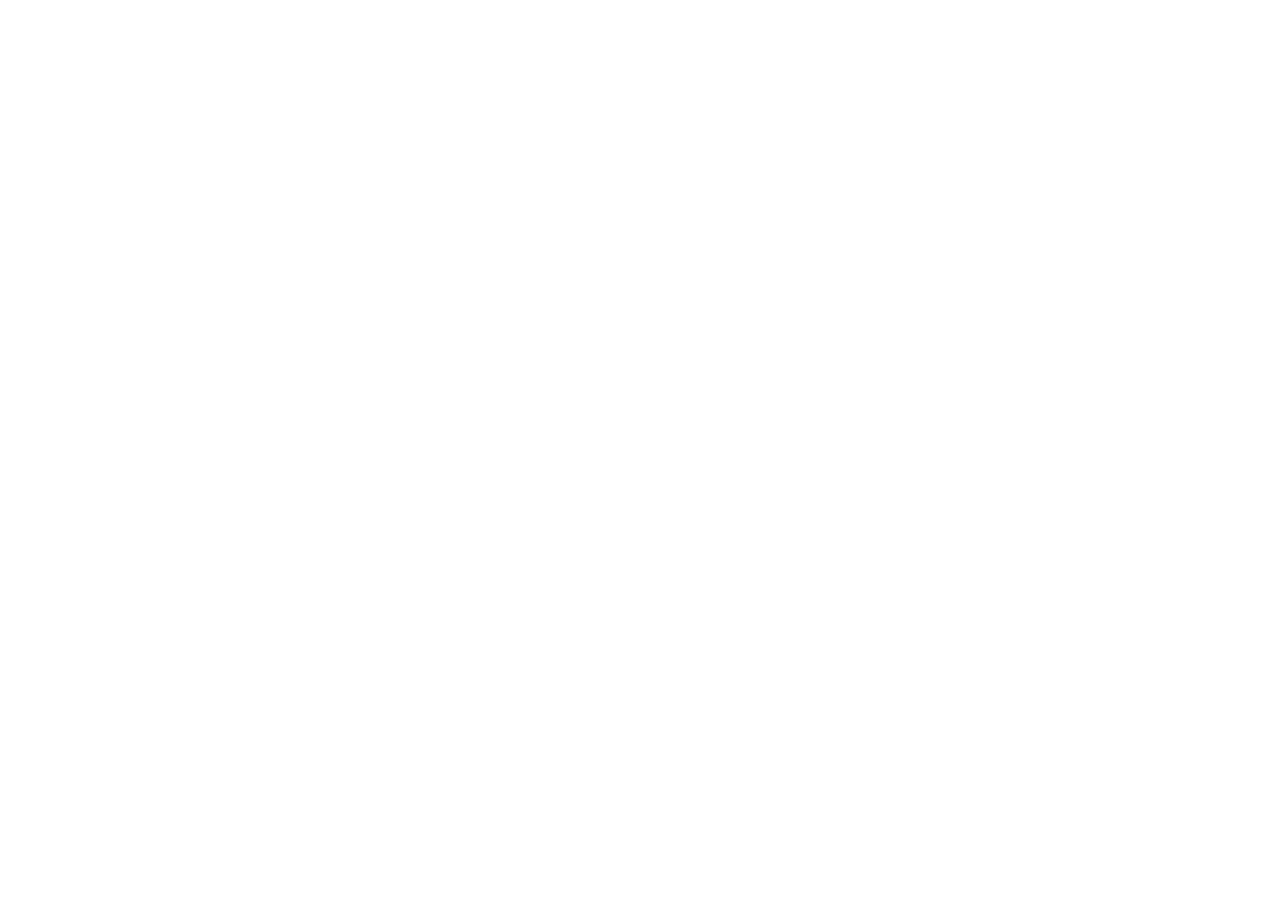
==== index.html @ 76c3405b "init commit" ====
<!DOCTYPE html>
<html lang="en">
  <head>
    <meta charset="UTF-8" />
    <meta name="viewport" content="width=device-width, initial-scale=1.0" />
    <title>Hair Salon</title>
  </head>
  <body></body>
</html>
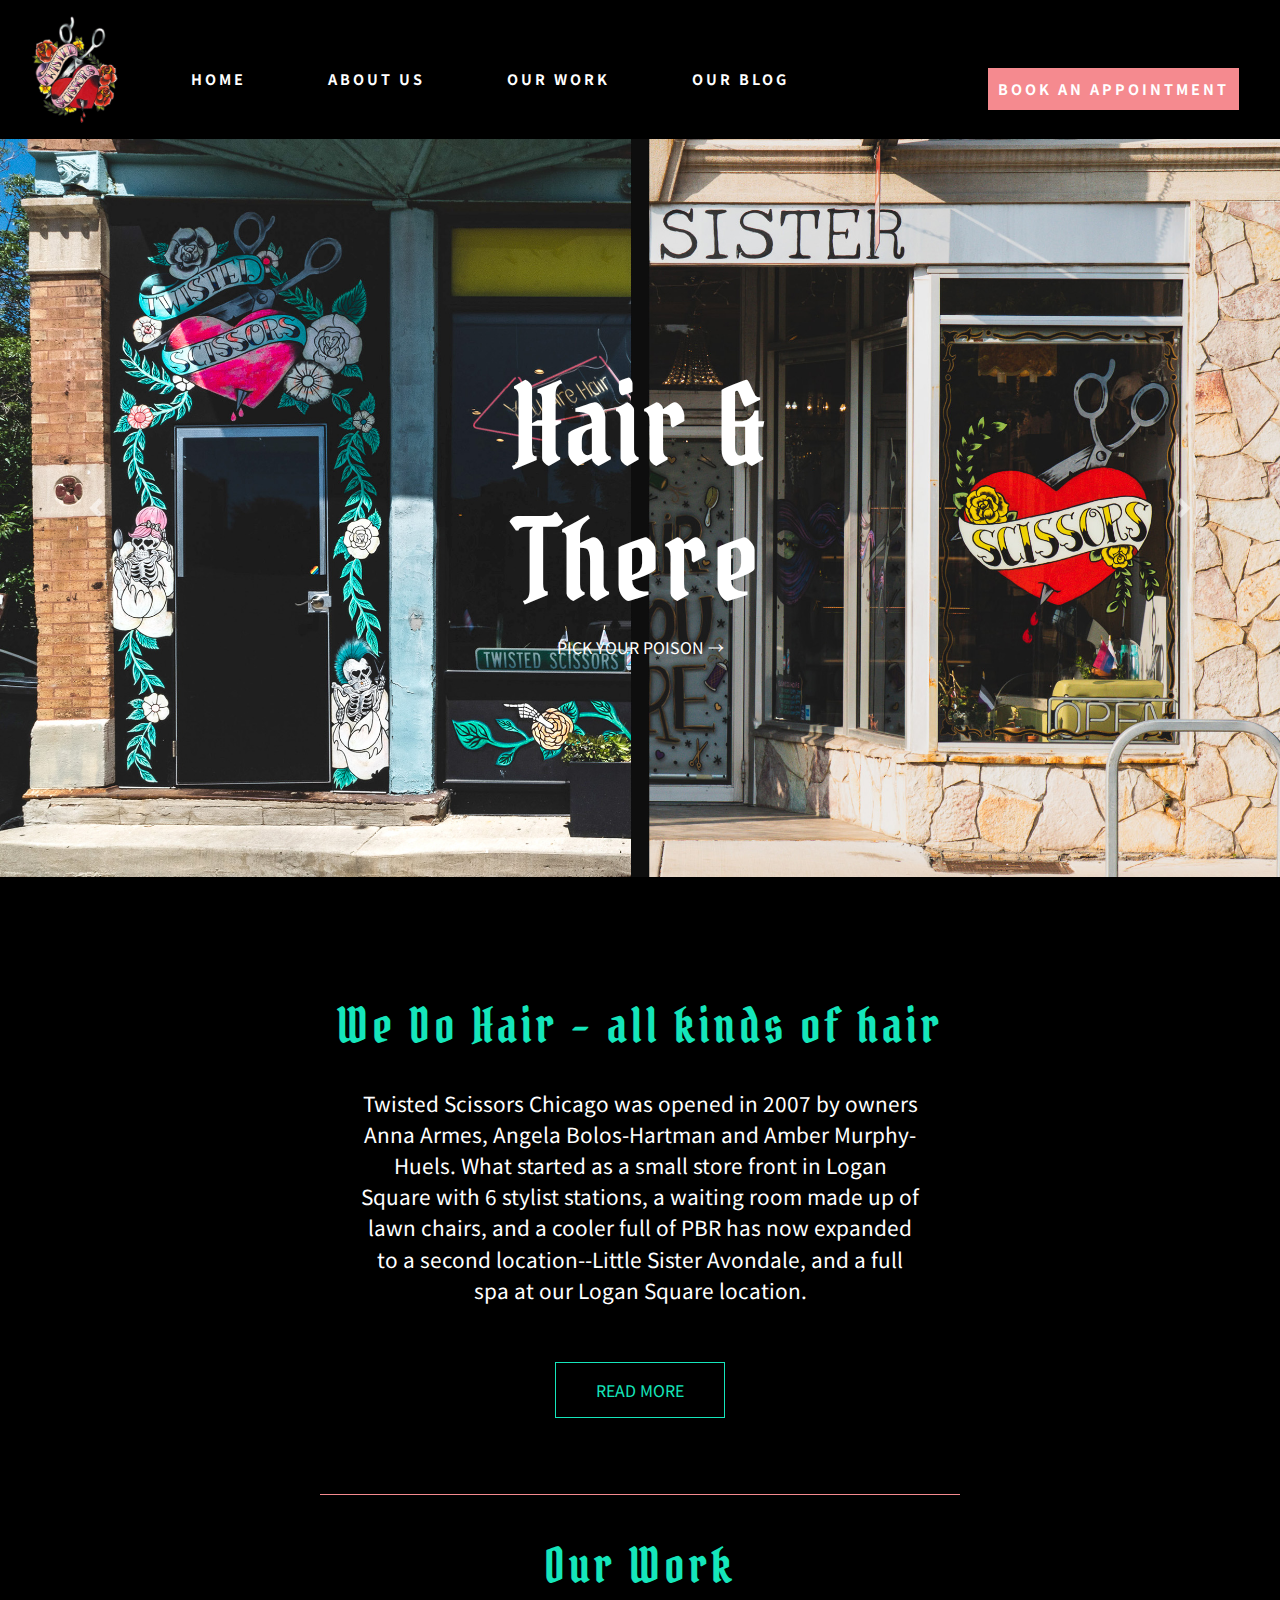
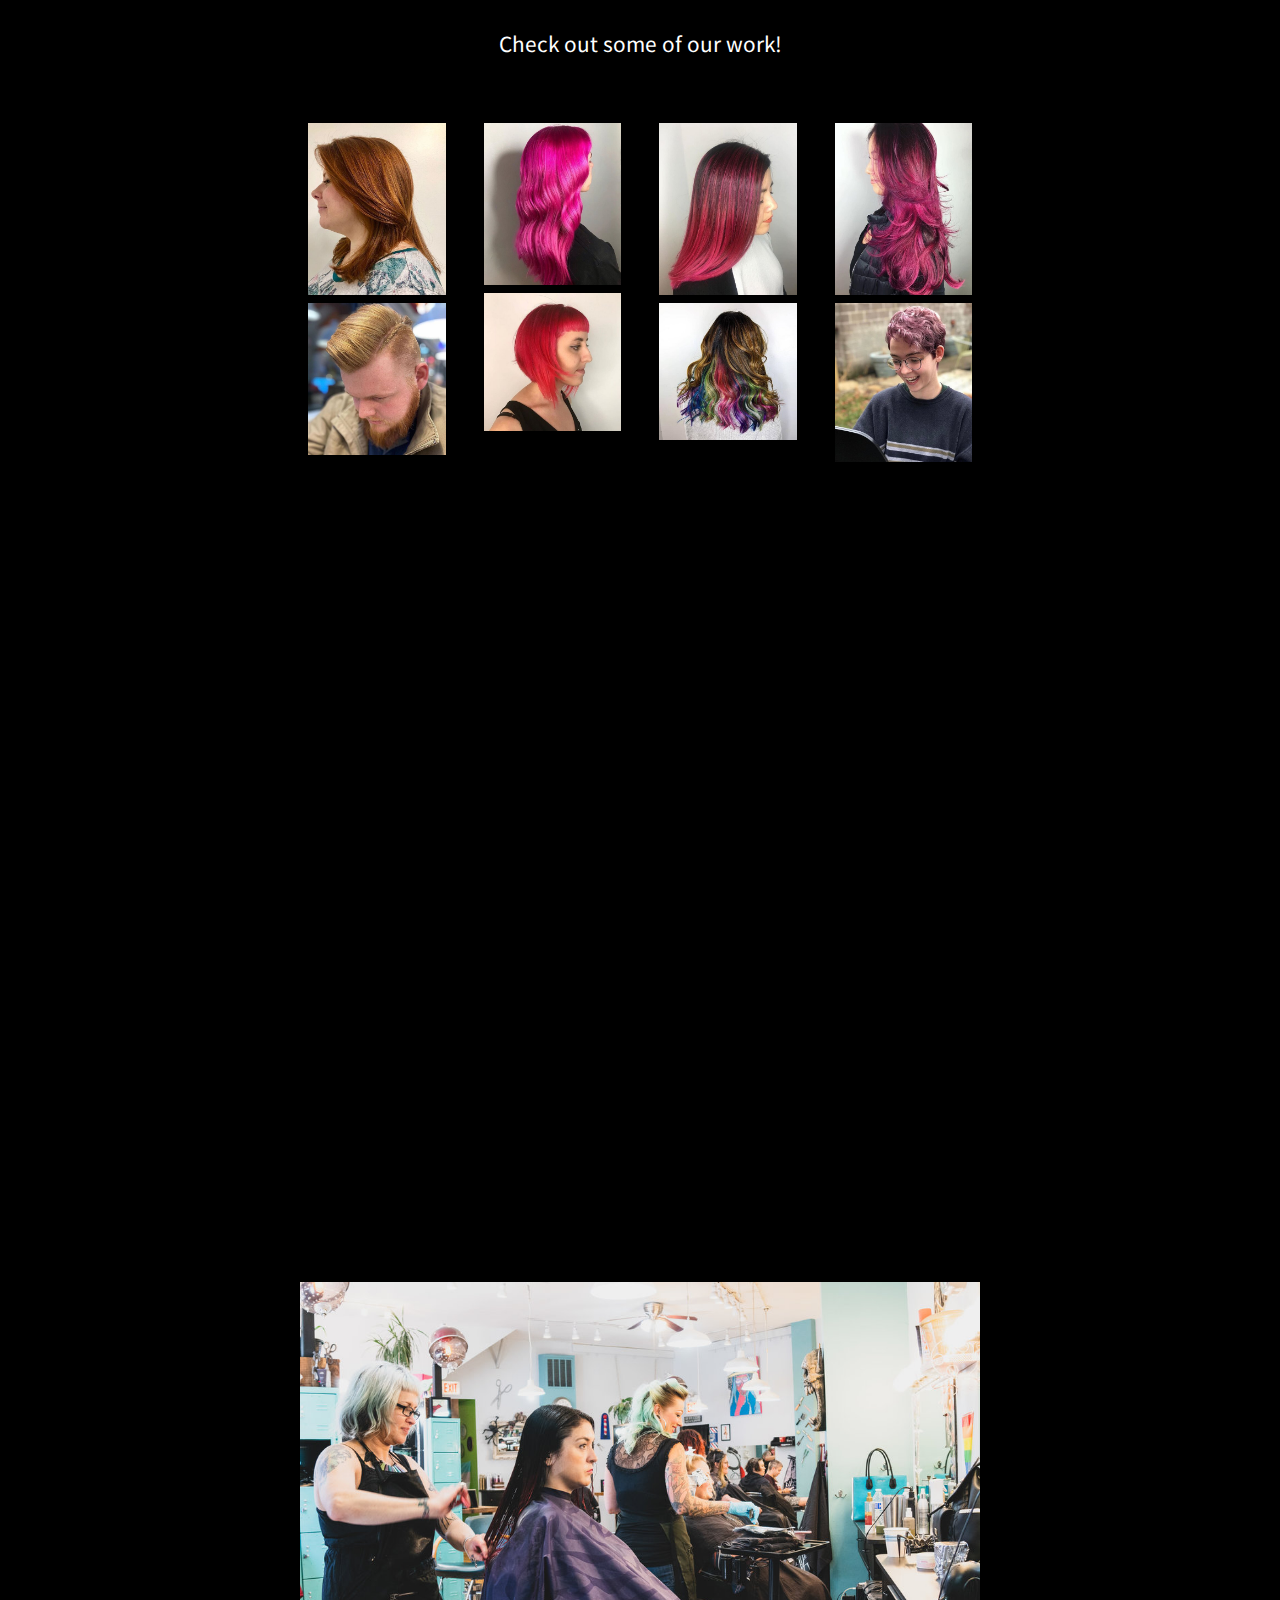
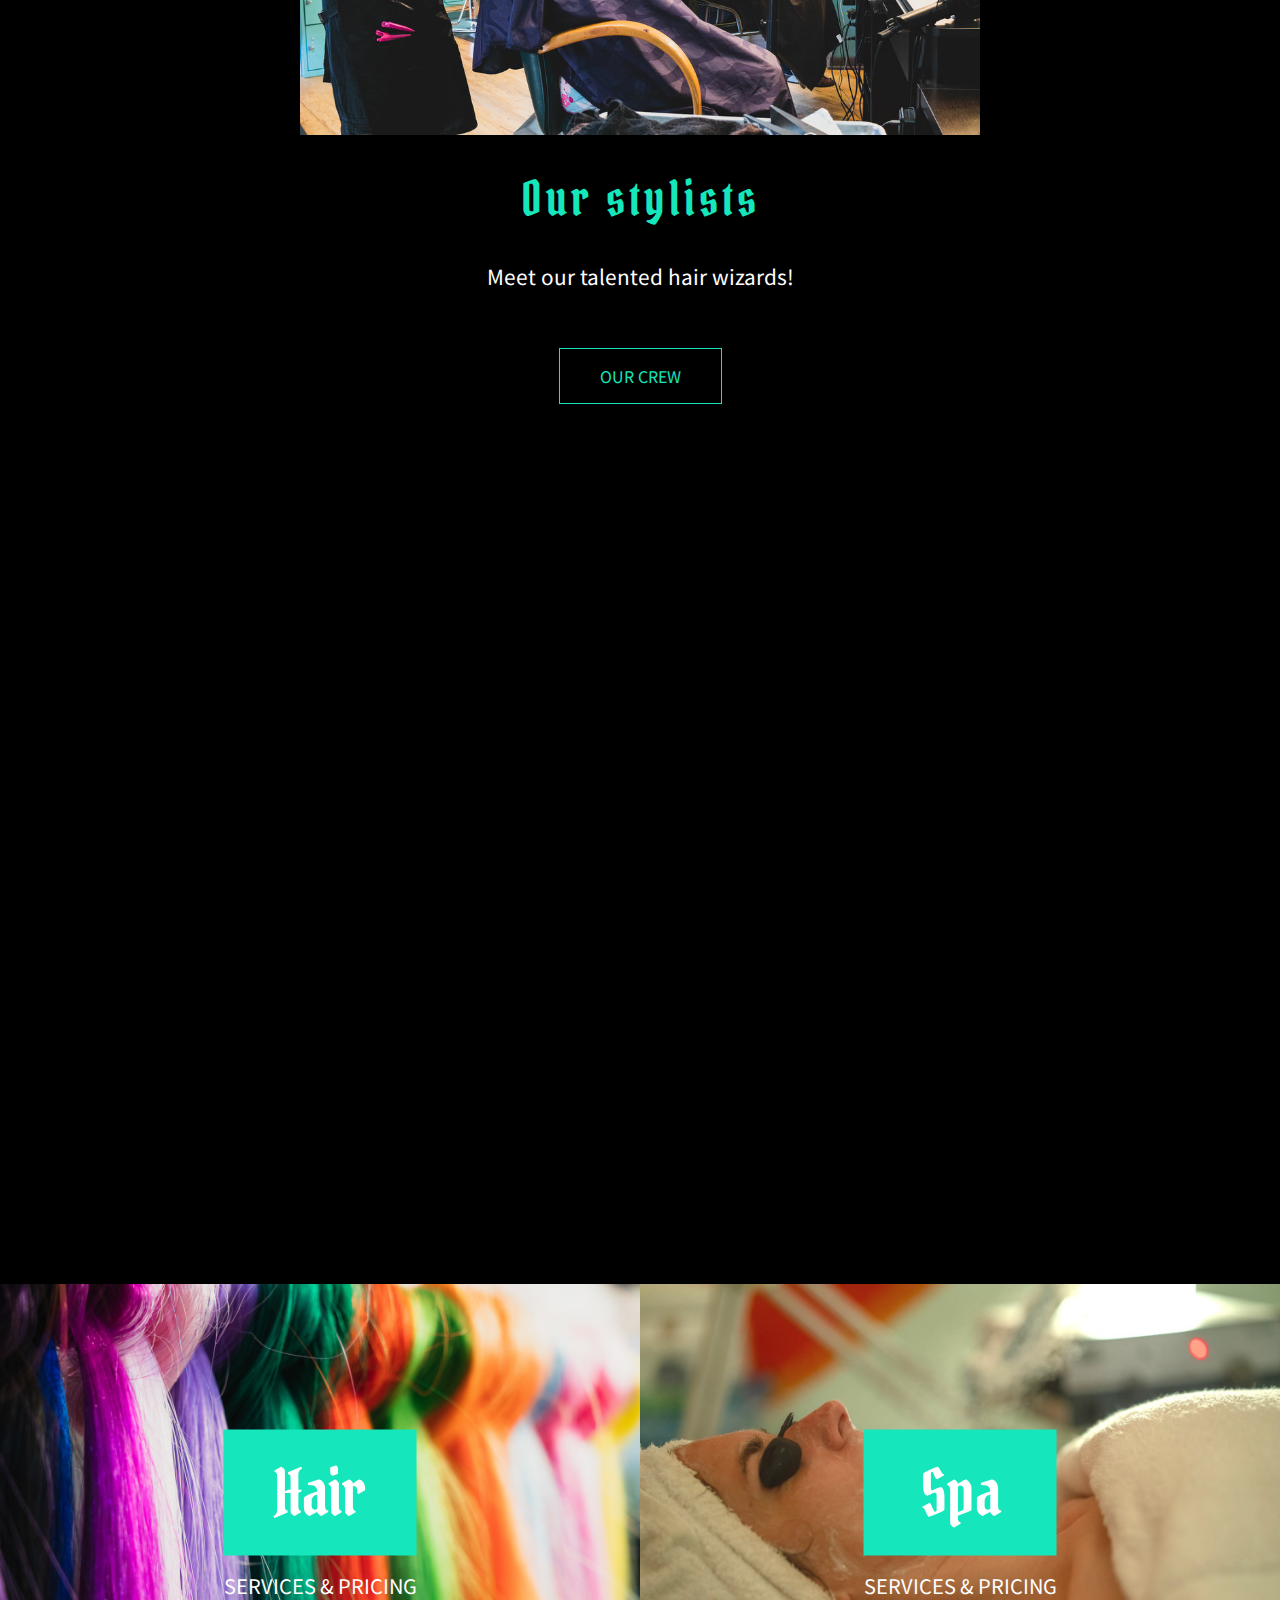
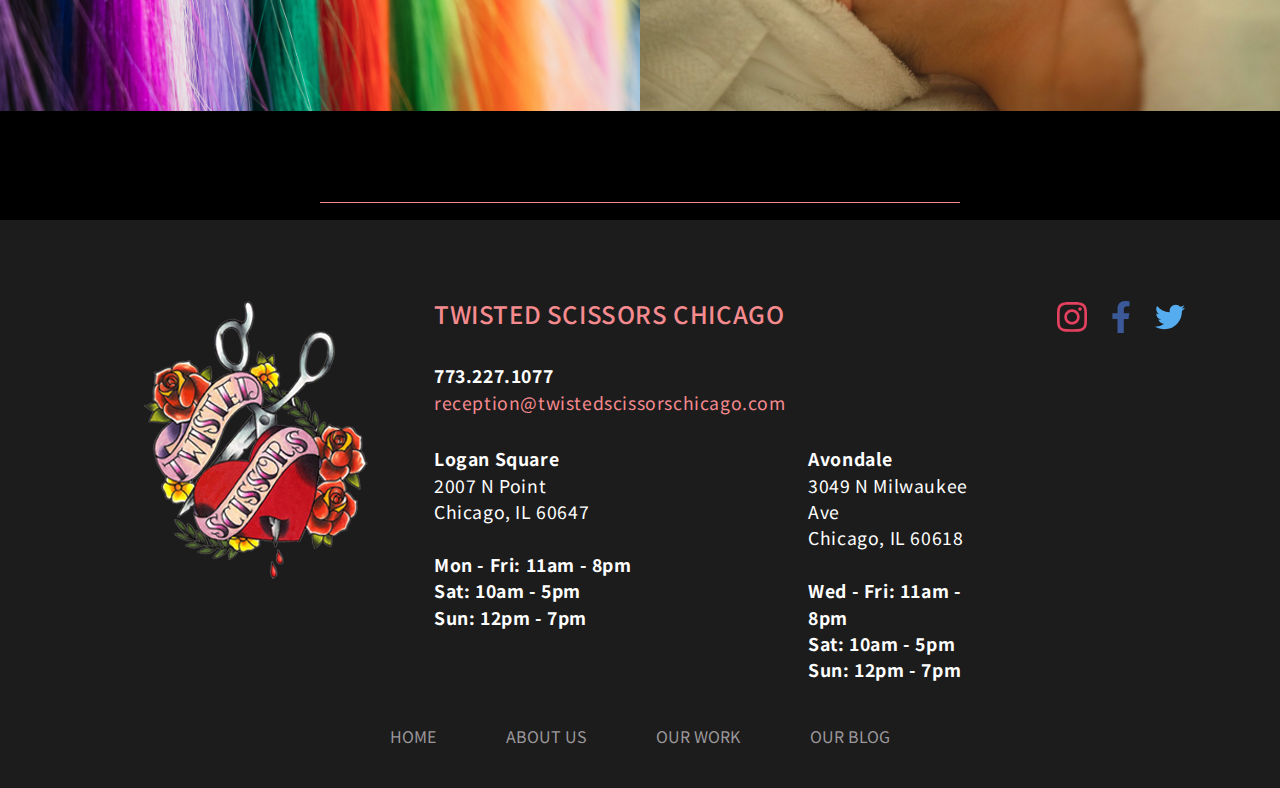
==== commit 01e3fdb7: "Site update" ====
--- a/index.html
+++ b/index.html
@@ -3,7 +3,187 @@
   <head>
     <meta charset="UTF-8" />
     <meta name="viewport" content="width=device-width, initial-scale=1.0" />
+    <link rel="stylesheet" href="https://maxcdn.bootstrapcdn.com/bootstrap/4.5.2/css/bootstrap.min.css" />
+    <link rel="stylesheet" href="./styles.css" />
     <title>Hair Salon</title>
   </head>
-  <body></body>
+  <body>
+    <header>
+      <div class="nav-container">
+        <nav>
+          <div class="menu-toggle" id="mobile-menu">
+            <span class="bar"></span>
+            <span class="bar"></span>
+            <span class="bar"></span>
+          </div>
+          <div class="nav-menu">
+            <img src="./images/logo.png" class="logo" alt="twisted scissors logo" />
+            <a class="nav-link" href="./index.html">Home</a>
+            <a class="nav-link" href="./about/about.html">About Us</a>
+
+            <a class="nav-link" href="./gallery/gallery.html">Our Work</a>
+            <a class="nav-link" href="./blog/blog.html">Our Blog</a>
+            <a class="nav-link nav-button" href="./getintouch/contact.html"><button class="contact">Book An Appointment</button></a>
+          </div>
+        </nav>
+      </div>
+    </header>
+    <main>
+      <!-- <div class="text">
+        <h1>Hair & There</h1>
+        <a class="text-link">PICK YOUR POISON →</a>
+      </div> -->
+
+      <div id="demo" class="carousel slide" data-ride="carousel">
+        <div class="carousel-inner">
+          <div class="carousel-item active">
+            <img src="./images/shop.jpg" alt="Los Angeles" width="1100" height="500" />
+            <div class="carousel-caption">
+              <h1 class="caption-title">Hair & There</h1>
+              <a class="text-link">PICK YOUR POISON →</a>
+            </div>
+          </div>
+          <div class="carousel-item">
+            <img src="./images/parallax.jpg" alt="Chicago" width="1100" height="500" />
+            <div class="carousel-caption">
+              <h1 class="caption-title">Hello</h1>
+              <a class="text-link">PICK YOUR POISON →</a>
+            </div>
+          </div>
+          <div class="carousel-item">
+            <img src="./images/blog.jpg" alt="New York" width="1100" height="500" />
+            <div class="carousel-caption">
+              <h1 class="caption-title">Hello</h1>
+              <a class="text-link">PICK YOUR POISON →</a>
+            </div>
+          </div>
+        </div>
+
+        <!-- Left and right controls -->
+        <a class="carousel-control-prev" href="#demo" data-slide="prev">
+          <span class="carousel-control-prev-icon"></span>
+        </a>
+        <a class="carousel-control-next" href="#demo" data-slide="next">
+          <span class="carousel-control-next-icon"></span>
+        </a>
+      </div>
+
+      <div class="bio">
+        <h1 class="bio-title">We Do Hair – all kinds of hair</h1>
+        <p class="bio-text">Twisted Scissors Chicago was opened in 2007 by owners Anna Armes, Angela Bolos-Hartman and Amber Murphy-Huels. What started as a small store front in Logan Square with 6 stylist stations, a waiting room made up of lawn chairs, and a cooler full of PBR has now expanded to a second location--Little Sister Avondale, and a full spa at our Logan Square location.</p>
+        <button>READ MORE</button>
+      </div>
+      <hr />
+      <div class="work-gallery">
+        <h1 class="bio-title">Our Work</h1>
+        <p class="bio-text">Check out some of our work!</p>
+        <div class="gallery">
+          <div class="row">
+            <div class="column">
+              <div class="container">
+                <img class="image" src="./images/gal-1.jpeg" alt="" />
+              </div>
+              <div class="container">
+                <img class="image" src="./images/gal-2.jpeg" alt="" />
+              </div>
+            </div>
+            <div class="column">
+              <div class="container">
+                <img class="image" src="./images/gal-3.jpeg" alt="" />
+              </div>
+              <div class="container">
+                <img class="image" src="./images/gal-4.jpeg" alt="" />
+              </div>
+            </div>
+            <div class="column">
+              <div class="container">
+                <img class="image" src="./images/gal-5.jpeg" alt="" />
+              </div>
+              <div class="container">
+                <img class="image" src="./images/gal-6.jpeg" alt="" />
+              </div>
+            </div>
+            <div class="column">
+              <div class="container">
+                <img class="image" src="./images/gal-7.jpeg" alt="" />
+              </div>
+              <div class="container">
+                <img class="image" src="./images/gal-8.jpeg" alt="" />
+              </div>
+            </div>
+          </div>
+        </div>
+      </div>
+      <div class="parallax tattoo"><img alt="" /></div>
+      <div class="bio">
+        <img src="./images/cutters.jpg" alt="" />
+        <h1 class="bio-title">Our stylists</h1>
+        <p class="bio-text">Meet our talented hair wizards!</p>
+        <button>OUR CREW</button>
+      </div>
+      <div class="parallax windows"><img /></div>
+      <div class="services">
+        <div class="service-row">
+          <img src="./images/Hair.jpg" alt="" />
+
+          <div class="overlay-text"><button>Hair</button>SERVICES & PRICING</div>
+        </div>
+        <div class="service-row">
+          <img src="./images/Spa.jpg" alt="" />
+
+          <div class="overlay-text"><button>Spa</button>SERVICES & PRICING</div>
+        </div>
+      </div>
+      <hr />
+      <footer>
+        <div class="footer-row">
+          <div class="footer-logo"><img src="./images/logo.png" class="" alt="twisted scissors logo" /></div>
+          <div class="contact-col">
+            <div class="footer-title">
+              <h4>TWISTED SCISSORS CHICAGO</h4>
+              <br /><strong>773.227.1077</strong> <br /><a href="mailto:reception@twistedscissorschicago.com">reception@twistedscissorschicago.com</a>
+            </div>
+            <div class="logan">
+              <strong>Logan Square</strong><br />
+              2007 N Point<br />
+              Chicago, IL 60647<br /><br />
+
+              <strong
+                >Mon - Fri: 11am - 8pm<br />
+                Sat: 10am - 5pm<br />
+                Sun: 12pm - 7pm</strong
+              >
+            </div>
+
+            <div class="avondale">
+              <strong>Avondale</strong><br />
+              3049 N Milwaukee Ave<br />
+              Chicago, IL 60618<br /><br />
+
+              <strong
+                >Wed - Fri: 11am - 8pm<br />
+                Sat: 10am - 5pm<br />
+                Sun: 12pm - 7pm</strong
+              >
+            </div>
+          </div>
+          <div class="social">
+            <a href="https://www.instagram.com/twistedscissorschicago/"><img src="./images/instagram-brands.svg" /></a>
+            <a href="https://www.facebook.com/TwistedScissorsChicago/"><img class="facebook" src="./images/facebook-f-brands.svg" /></a>
+            <a href="https://twitter.com/twistedscissor5?lang=en"><img src="./images/twitter-brands.svg" /></a>
+          </div>
+        </div>
+        <div class="footer-nav">
+          <a href="./index.html">HOME</a>
+          <a href="./about/about.html">ABOUT US</a>
+          <a href="./gallery/gallery.html">OUR WORK</a>
+          <a href="./blog/blog.html">OUR BLOG</a>
+        </div>
+      </footer>
+    </main>
+    <script src="https://ajax.googleapis.com/ajax/libs/jquery/3.5.1/jquery.min.js"></script>
+    <script src="https://cdnjs.cloudflare.com/ajax/libs/popper.js/1.16.0/umd/popper.min.js"></script>
+    <script src="https://maxcdn.bootstrapcdn.com/bootstrap/4.5.2/js/bootstrap.min.js"></script>
+    <script src="./scripts.js"></script>
+  </body>
 </html>
--- a/styles.css
+++ b/styles.css
@@ -0,0 +1,531 @@
+@import url("https://fonts.googleapis.com/css2?family=Pirata+One&display=swap");
+@import url("https://fonts.googleapis.com/css2?family=Noto+Sans+JP:wght@300;400;500;700&display=swap");
+
+* {
+  margin: 0;
+  box-sizing: border-box;
+}
+
+body {
+  background: black;
+  color: white;
+  font-family: "Noto Sans JP", sans-serif;
+}
+
+h1 {
+  font-size: 5rem;
+  font-family: "Pirata One", cursive;
+  letter-spacing: 4px;
+}
+
+h2 {
+  font-size: 3rem;
+  font-family: "Pirata One", cursive;
+  letter-spacing: 2px;
+}
+
+p {
+  font-size: 1.3rem;
+}
+
+hr {
+  display: block;
+  height: 1px;
+  border: 0;
+  width: 50%;
+  border-top: 1px solid #f58a8f;
+  margin: 1em auto;
+  padding: 0;
+}
+
+footer {
+  background: #1c1c1c;
+}
+
+.carousel-inner img {
+  width: 100%;
+  height: 100%;
+}
+
+.carousel-inner {
+  position: relative;
+  width: 100%;
+  height: 82vh;
+  overflow: hidden;
+}
+
+.logo {
+  width: 150px;
+  height: 100%;
+  justify-content: flex-start;
+  padding: 1rem 2rem;
+  pointer-events: none;
+}
+
+.nav-container {
+  display: flex;
+  width: 100%;
+}
+
+.nav-menu {
+  display: flex;
+  justify-content: flex-start;
+  width: 100%;
+  font-family: "Noto Sans JP", sans-serif;
+}
+
+header {
+  display: flex;
+  width: 100%;
+  position: relative;
+  background-color: black;
+}
+
+.nav-link {
+  height: 10%;
+  width: auto;
+  color: white;
+  letter-spacing: 3px;
+  font-weight: bold;
+  text-transform: uppercase;
+  font-size: 0.9rem;
+  background: transparent;
+  margin: 60px 25px 18px 25px;
+  text-decoration: none;
+}
+
+.nav-button {
+  margin-left: auto;
+}
+
+.contact {
+  box-shadow: none;
+  border: 0;
+  background-color: #f58a8f;
+  width: auto;
+  color: white;
+  letter-spacing: 3px;
+  font-weight: bold;
+  text-transform: uppercase;
+  font-size: 0.9rem;
+  padding: 10px;
+  cursor: pointer;
+}
+
+.contact:hover {
+  background-color: rgba(245, 138, 143, 0.8);
+}
+
+nav {
+  display: flex;
+  justify-content: flex-start;
+  width: 100%;
+}
+
+.menu-toggle .bar {
+  width: 25px;
+  height: 3px;
+  margin: 5px auto;
+  transition: all 0.3s ease-in-out;
+  background: white;
+}
+
+.text {
+  color: white;
+  z-index: 9;
+  position: absolute;
+  top: 50%;
+  left: 50%;
+  transform: translateX(-50%) translateY(-50%);
+  /* -webkit-transform: translate(-50%, -50%);
+  -ms-transform: translate(-50%, -50%);
+  transform: translate(-50%, -50%); */
+  text-align: center;
+}
+
+.carousel-caption {
+  top: 50%;
+  left: 50%;
+  bottom: 0;
+  transform: translateX(-50%) translateY(-50%);
+}
+
+.text h1 {
+  padding-bottom: 25px;
+}
+
+.text-link {
+  text-decoration: none;
+  color: white;
+}
+
+.caption-title {
+  font-size: 7rem;
+}
+
+.index-img {
+  width: 100%;
+  height: 82vh;
+  filter: brightness(0.7);
+}
+
+.parallax {
+  /* Set a specific height */
+  height: 700px;
+  width: 100%;
+  /* Create the parallax scrolling effect */
+  background-attachment: fixed;
+  background-position: center;
+  background-repeat: no-repeat;
+  background-size: cover;
+}
+
+.tattoo {
+  background-image: url("./images/parallax.jpg");
+}
+
+.windows {
+  background-image: url("./images/windows.jpg");
+}
+
+.bio {
+  padding: 120px 300px 60px;
+  margin: 0 auto;
+  text-align: center;
+}
+
+.bio > img {
+  width: 100%;
+  max-width: 750px;
+  margin-bottom: 35px;
+}
+
+.work-gallery {
+  padding: 25px 300px 0;
+  margin: 0 auto;
+  text-align: center;
+}
+
+.services {
+  padding: 120px 0 40px;
+  display: flex;
+  flex-direction: row;
+  justify-content: space-evenly;
+}
+
+.services > img {
+  width: 100%;
+  max-width: 750px;
+  margin-bottom: 35px;
+}
+
+.bio-title {
+  font-size: 3rem;
+  color: #15e6bb;
+}
+
+.bio-text {
+  padding: 25px 60px 40px;
+}
+
+button {
+  color: #15e6bb;
+  background: black;
+  border: 1px solid #15e6bb;
+  padding: 15px 40px;
+}
+
+.row {
+  display: flex;
+  flex-wrap: wrap;
+  justify-content: center;
+  padding: 0 4px;
+}
+
+/* Create four equal columns that sits next to each other */
+.column {
+  flex: 22%;
+  max-width: 25%;
+  padding: 0 4px;
+}
+
+.column img {
+  margin-top: 8px;
+  vertical-align: middle;
+  width: 100%;
+}
+
+.container {
+  position: relative;
+  width: 100%;
+}
+
+.service-row {
+  position: relative;
+  width: 100%;
+  display: flex;
+  flex-direction: row;
+  justify-content: space-evenly;
+}
+
+.service-row > img {
+  width: 100%;
+  max-width: 675px;
+  margin-bottom: 35px;
+}
+
+.image {
+  display: block;
+  width: 100%;
+  height: auto;
+}
+
+.container:hover .overlay {
+  opacity: 0.7;
+}
+
+.overlay-text {
+  color: white;
+  display: flex;
+  flex-direction: column;
+  font-size: 20px;
+  position: absolute;
+  top: 50%;
+  left: 50%;
+  -webkit-transform: translate(-50%, -50%);
+  -ms-transform: translate(-50%, -50%);
+  transform: translate(-50%, -50%);
+  text-align: center;
+}
+
+.overlay-text button {
+  color: white;
+  font-size: 4rem;
+  padding: 15px 20px;
+  border: none;
+  background: #15e6bb;
+  margin-bottom: 15px;
+  font-family: "Pirata One", cursive;
+}
+
+.footer-row {
+  display: grid;
+  grid-template-columns: 25% 55% 20%;
+  grid-gap: 50px;
+  width: 80%;
+  margin: 0 auto;
+  padding: 80px 0 20px;
+}
+.footer-logo {
+  grid-column: 1/2;
+  margin: 0 auto;
+}
+.contact-col {
+  grid-column: 2/3;
+  display: grid;
+  grid-gap: 25px;
+  grid-template-columns: 62% 1fr;
+  grid-template-rows: 30% 50% 20%;
+  line-height: 1.65rem;
+  font-size: 1.1rem;
+  letter-spacing: 0.6px;
+}
+
+.footer-title {
+  grid-column: 1/3;
+  grid-row: 1/2;
+}
+
+.footer-title h4 {
+  color: #f58a8f;
+  font-size: 1.5rem;
+}
+
+.footer-title a {
+  color: #f58a8f;
+}
+
+.logan {
+  grid-column: 1/2;
+  grid-row: 2/3;
+}
+
+.avondale {
+  grid-column: 2/3;
+  grid-row: 2/3;
+}
+
+.footer-nav {
+  display: flex;
+  flex-direction: row;
+  width: 50%;
+  margin: 0 auto;
+  padding: 0 0 40px;
+  justify-content: space-evenly;
+  align-items: center;
+  color: #9b979a;
+}
+
+.footer-nav a {
+  color: #9b979a;
+  text-decoration: none;
+}
+
+.social {
+  grid-column: 3/4;
+}
+
+.social img {
+  width: 30px;
+  margin: 0 10px;
+}
+
+.facebook {
+  width: 20px !important;
+}
+
+/* Responsive layout - makes a two column-layout instead of four columns */
+@media screen and (max-width: 800px) {
+  .column {
+    flex: 50%;
+    max-width: 50%;
+  }
+  main {
+    padding-top: 75px;
+  }
+}
+
+/* Responsive layout - makes the two columns stack on top of each other instead of next to each other */
+@media screen and (max-width: 600px) {
+  .column {
+    flex: 100%;
+    max-width: 100%;
+  }
+}
+
+@media screen and (max-width: 768px) {
+  header {
+    position: relative;
+  }
+  .nav-menu {
+    flex-direction: column;
+    position: absolute;
+    top: 70px;
+    padding: 0;
+    z-index: 999;
+    background-color: black;
+    left: -100%;
+    opacity: 0;
+    transition: all 0.5s ease;
+  }
+
+  .nav-menu.active {
+    background: #ffb7b7;
+    left: 0;
+    opacity: 1;
+    transition: all 0.5s ease;
+  }
+  .nav-link {
+    font-size: 1.2rem;
+    text-align: center;
+    line-height: 30px;
+    width: 100%;
+    display: table;
+    margin: 20px 0;
+  }
+  .nav-link:hover {
+    background-color: #ffb7b7;
+    color: white;
+    transition: all 0.4s ease-out;
+  }
+  .nav-link-btn {
+    border: none;
+    padding: 0;
+    border-radius: 0;
+    background: black;
+    color: white;
+    transition: all 0.4s ease-out;
+  }
+
+  .nav-link-btn:hover {
+    border: none;
+    padding: 0;
+    border-radius: 0;
+    background: black;
+    color: white;
+    transition: all 0.4s ease-out;
+  }
+  #mobile-menu {
+    position: absolute;
+    top: 60%;
+    left: 5%;
+    transform: translate(5%, 60%);
+  }
+  .menu-toggle .bar {
+    display: block;
+    cursor: pointer;
+  }
+
+  .menu-toggle:hover {
+    cursor: pointer;
+  }
+  #mobile-menu.is-active .bar:nth-child(2) {
+    opacity: 0;
+  }
+  #mobile-menu.is-active .bar:nth-child(1) {
+    transform: translateY(8px) rotate(45deg);
+  }
+  #mobile-menu.is-active .bar:nth-child(3) {
+    transform: translateY(-8px) rotate(-45deg);
+  }
+
+  .logo {
+    justify-content: center;
+    align-items: center;
+    margin: 0 auto;
+  }
+
+  .bio {
+    padding: 20px 0;
+  }
+
+  .work-gallery {
+    padding: 20px 0;
+  }
+  .services {
+    flex-direction: column;
+  }
+
+  .text-link {
+    padding: 0;
+  }
+
+  .index-img {
+    height: 40vh;
+  }
+
+  .text {
+    top: 28%;
+  }
+
+  .text h1 {
+    padding-bottom: 0;
+  }
+
+  .footer-row {
+    display: flex;
+    flex-direction: column;
+  }
+
+  .contact-col {
+    grid-template-columns: 1fr 1fr;
+  }
+
+  .footer-nav {
+    width: 90%;
+  }
+
+  .contact {
+    font-size: 1.2rem;
+  }
+}
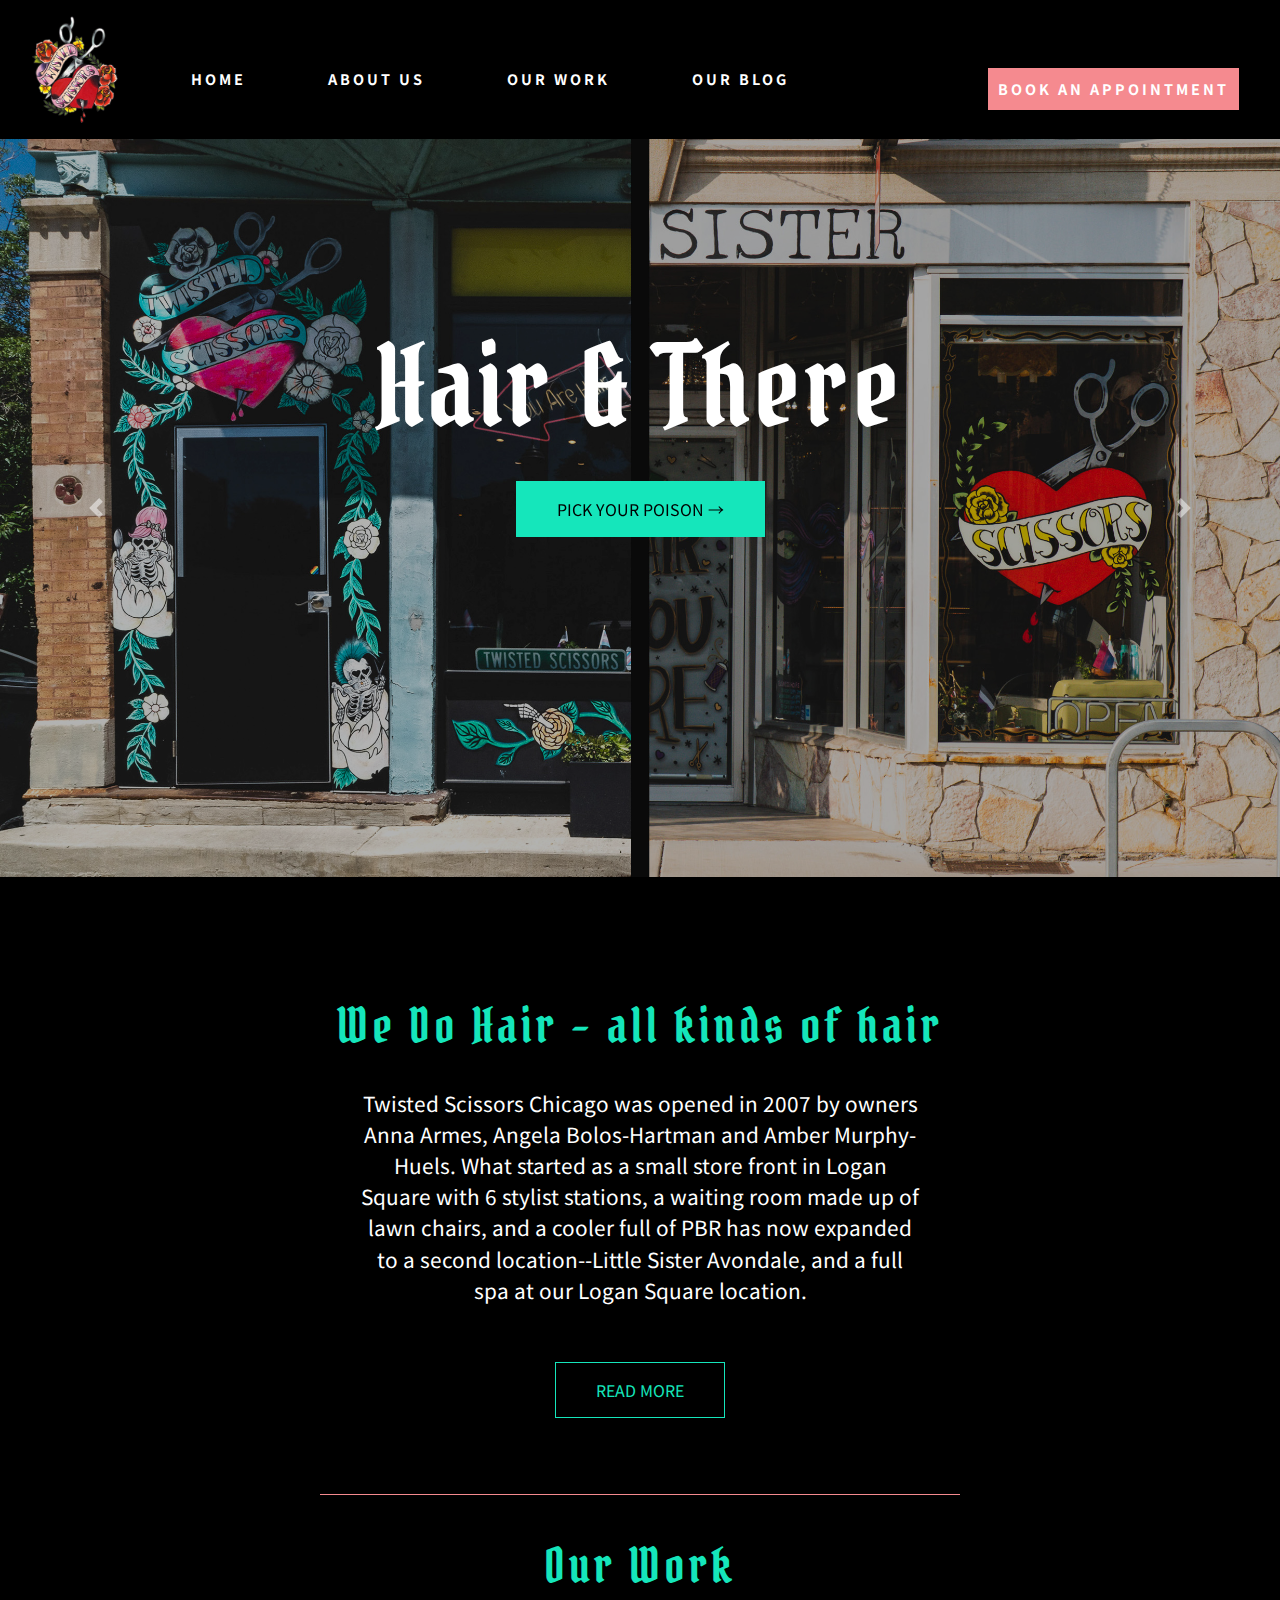
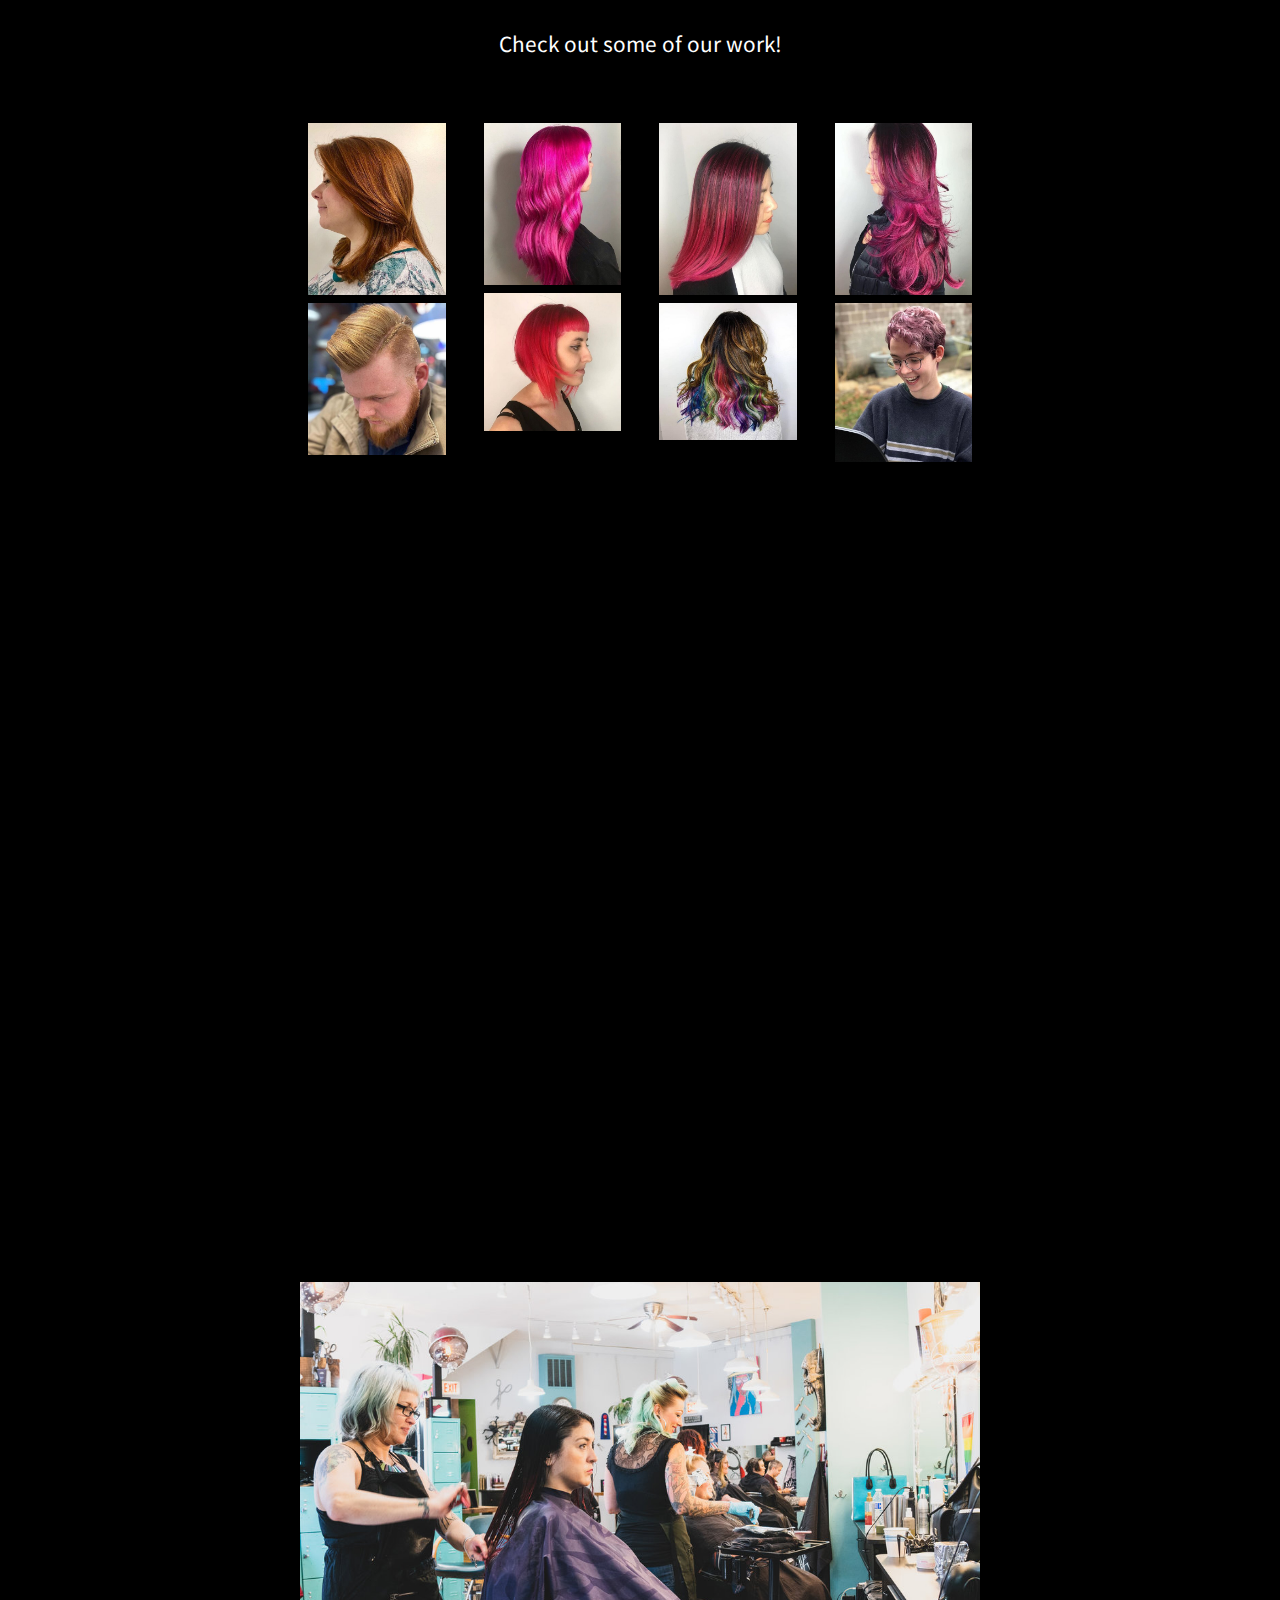
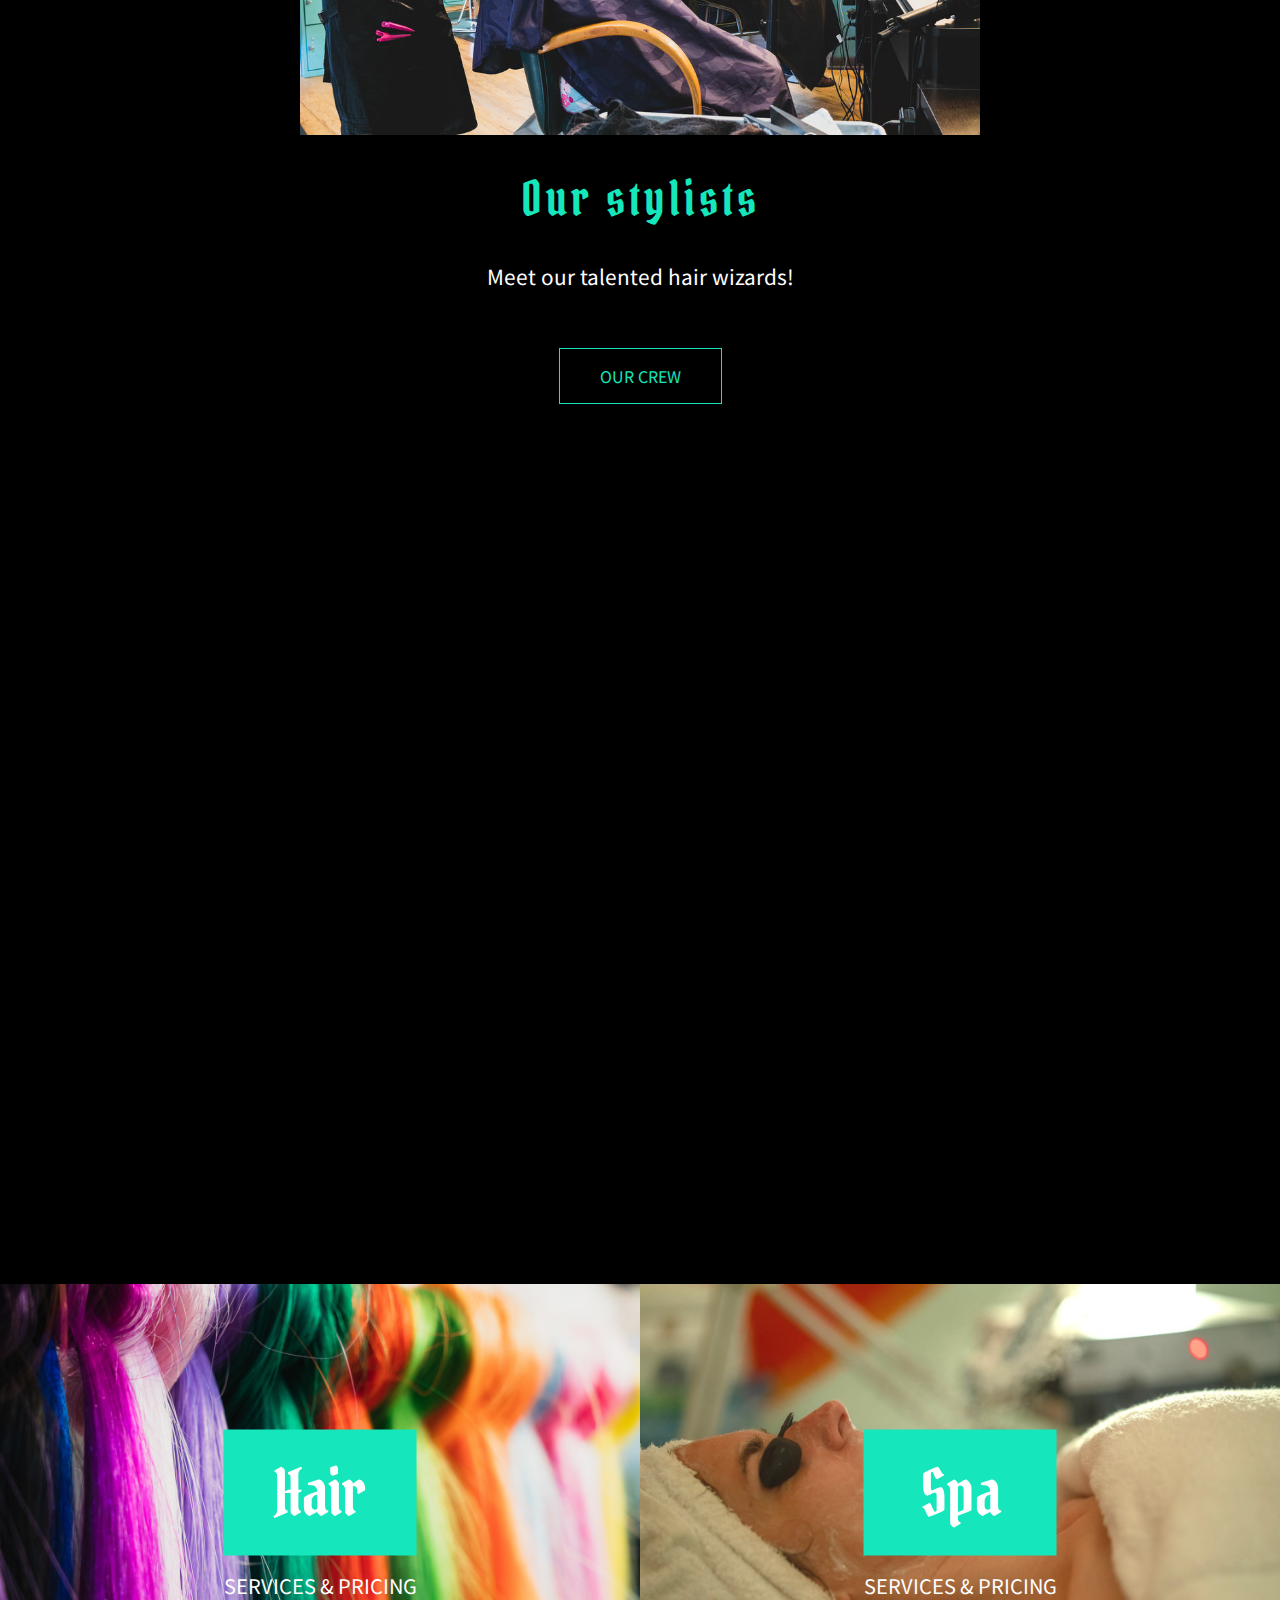
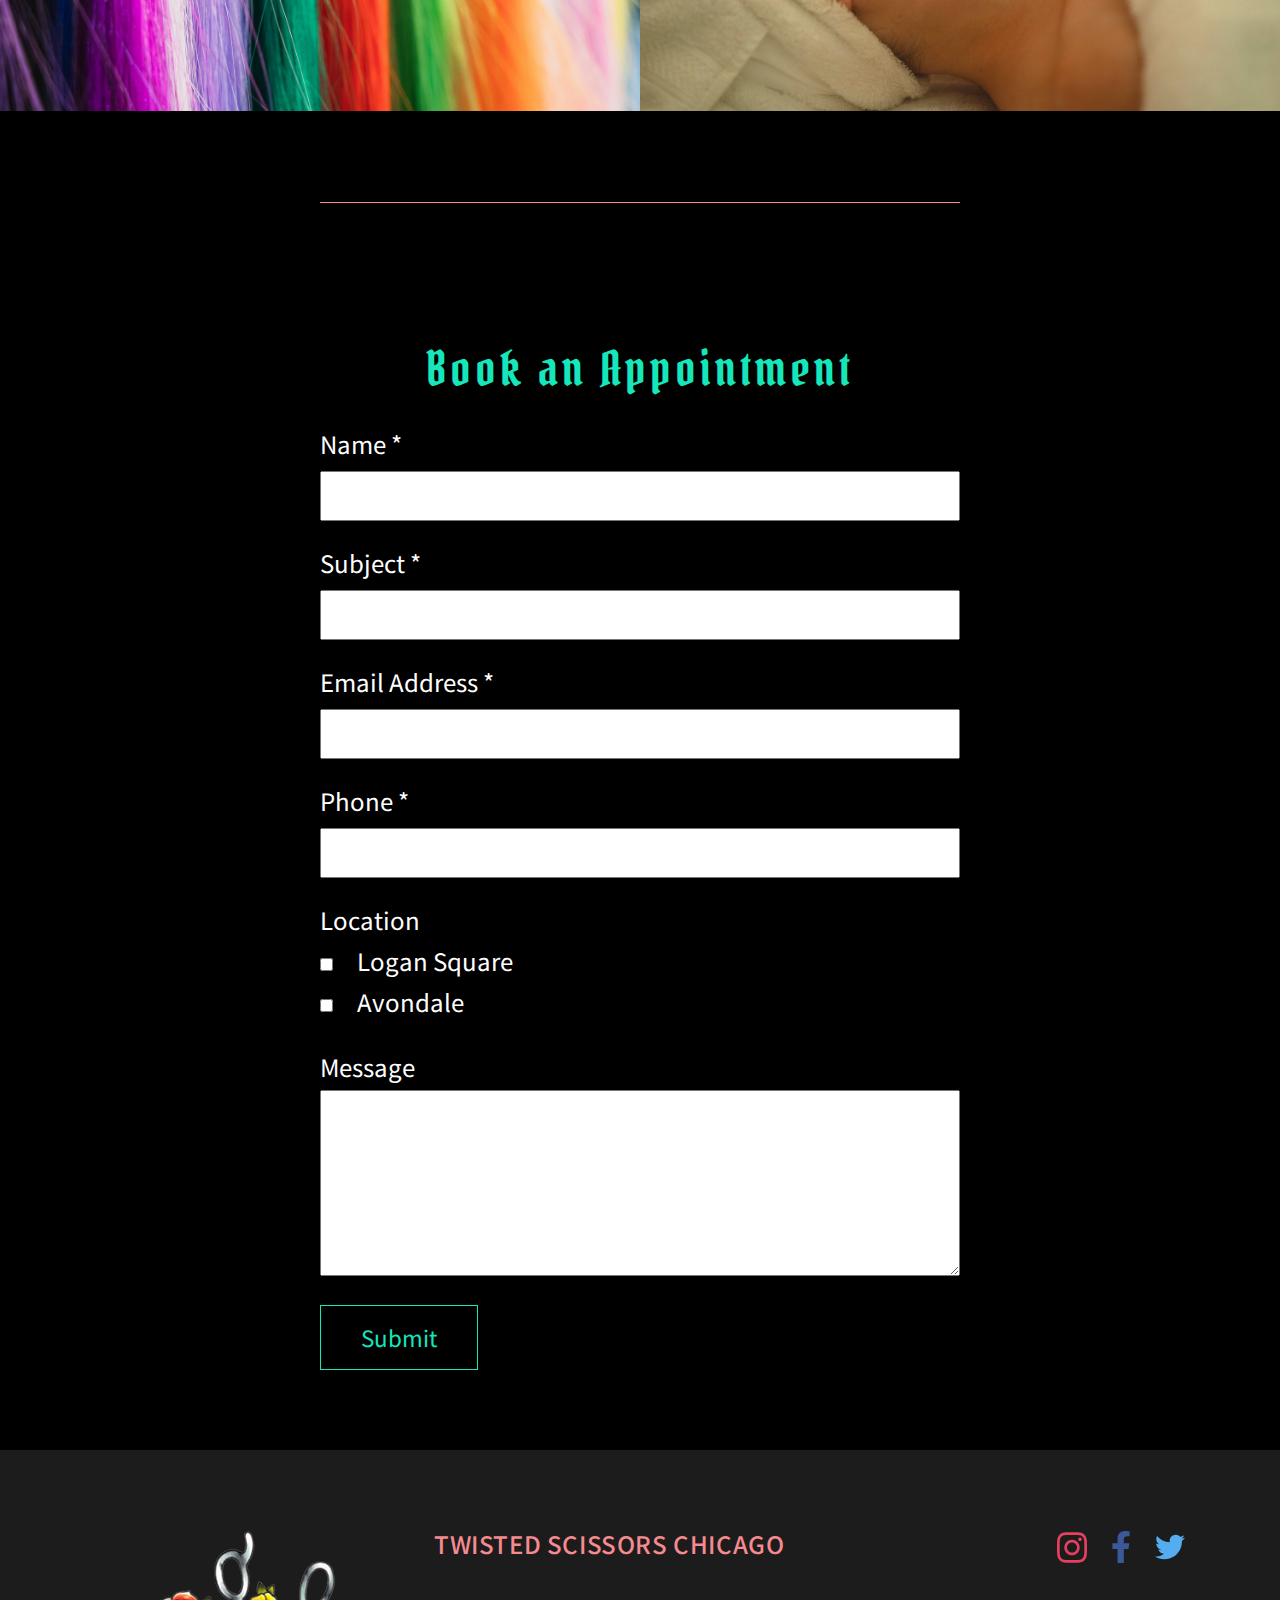
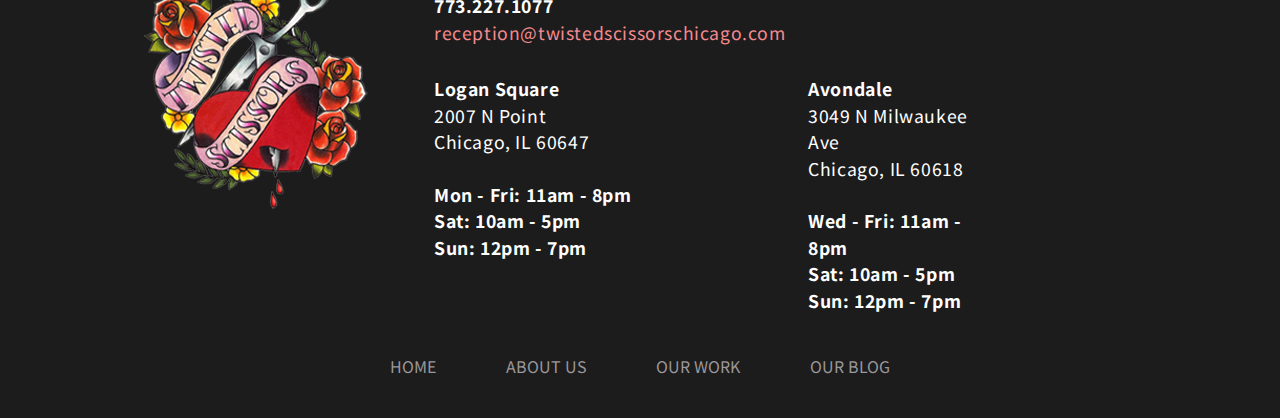
==== commit 7431c80b: "site completed update" ====
--- a/index.html
+++ b/index.html
@@ -17,13 +17,13 @@
             <span class="bar"></span>
           </div>
           <div class="nav-menu">
-            <img src="./images/logo.png" class="logo" alt="twisted scissors logo" />
+            <a href="./index.html"><img src="./images/logo.png" class="logo" alt="twisted scissors logo" /></a>
             <a class="nav-link" href="./index.html">Home</a>
             <a class="nav-link" href="./about/about.html">About Us</a>
 
             <a class="nav-link" href="./gallery/gallery.html">Our Work</a>
             <a class="nav-link" href="./blog/blog.html">Our Blog</a>
-            <a class="nav-link nav-button" href="./getintouch/contact.html"><button class="contact">Book An Appointment</button></a>
+            <a class="nav-link nav-button" href="./contact/contact.html"><button class="contact">Book An Appointment</button></a>
           </div>
         </nav>
       </div>
@@ -37,24 +37,31 @@
       <div id="demo" class="carousel slide" data-ride="carousel">
         <div class="carousel-inner">
           <div class="carousel-item active">
-            <img src="./images/shop.jpg" alt="Los Angeles" width="1100" height="500" />
+            <img src="./images/shop.jpg" alt="A photo of our shops" width="1100" height="500" />
             <div class="carousel-caption">
               <h1 class="caption-title">Hair & There</h1>
-              <a class="text-link">PICK YOUR POISON →</a>
+              <a class="text-link"><button>PICK YOUR POISON →</button></a>
             </div>
           </div>
           <div class="carousel-item">
-            <img src="./images/parallax.jpg" alt="Chicago" width="1100" height="500" />
-            <div class="carousel-caption">
-              <h1 class="caption-title">Hello</h1>
-              <a class="text-link">PICK YOUR POISON →</a>
+            <img src="./images/Hairapy.jpg" alt="One-on-One Hairapy" width="1100" height="500" />
+            <div class="carousel-caption">
+              <h1 class="caption-title">One-on-One Hairapy</h1>
+              <a class="text-link"><button>THE DOCTOR IS IN →</button></a>
             </div>
           </div>
           <div class="carousel-item">
-            <img src="./images/blog.jpg" alt="New York" width="1100" height="500" />
-            <div class="carousel-caption">
-              <h1 class="caption-title">Hello</h1>
-              <a class="text-link">PICK YOUR POISON →</a>
+            <img src="./images/shave.jpg" alt="Shave And A Haircut?" width="1100" height="500" />
+            <div class="carousel-caption">
+              <h1 class="caption-title">Shave And A Haircut?</h1>
+              <a class="text-link"><button>2 BITS →</button></a>
+            </div>
+          </div>
+          <div class="carousel-item">
+            <img src="./images/beautiful.jpg" alt="It Hurts To Be Beautiful" width="1100" height="500" />
+            <div class="carousel-caption">
+              <h1 class="caption-title">It Hurts To Be Beautiful</h1>
+              <a class="text-link"><button>BUT WE EASE THE PAIN →</button></a>
             </div>
           </div>
         </div>
@@ -71,7 +78,7 @@
       <div class="bio">
         <h1 class="bio-title">We Do Hair – all kinds of hair</h1>
         <p class="bio-text">Twisted Scissors Chicago was opened in 2007 by owners Anna Armes, Angela Bolos-Hartman and Amber Murphy-Huels. What started as a small store front in Logan Square with 6 stylist stations, a waiting room made up of lawn chairs, and a cooler full of PBR has now expanded to a second location--Little Sister Avondale, and a full spa at our Logan Square location.</p>
-        <button>READ MORE</button>
+        <a href="./about/about.html"><button>READ MORE</button></a>
       </div>
       <hr />
       <div class="work-gallery">
@@ -119,7 +126,7 @@
         <img src="./images/cutters.jpg" alt="" />
         <h1 class="bio-title">Our stylists</h1>
         <p class="bio-text">Meet our talented hair wizards!</p>
-        <button>OUR CREW</button>
+        <a href="./gallery/gallery.html"><button>OUR CREW</button></a>
       </div>
       <div class="parallax windows"><img /></div>
       <div class="services">
@@ -135,6 +142,46 @@
         </div>
       </div>
       <hr />
+      <div class="contact-form-main">
+        <h1 class="bio-title">Book an Appointment</h1>
+        <div class="contact-form">
+          <form action="#" method="GET" enctype="multipart/form-data">
+            <div>
+              <label class="title" for="name">Name *</label><br />
+              <input class="form-text" type="name" name="name" id="name" required />
+            </div>
+            <br />
+            <div>
+              <label class="title" for="subject">Subject *</label><br />
+              <input class="form-text" type="subject" name="subject" id="subject" />
+            </div>
+            <br />
+            <div>
+              <label class="title" for="email">Email Address *</label><br />
+              <input class="form-text" type="email" name="email" id="email" />
+            </div>
+            <br />
+            <div>
+              <label class="title" for="phone">Phone *</label><br />
+              <input class="form-text" type="phone" name="phone" id="phone" />
+            </div>
+
+            <br />
+            <div>
+              <label class="title" for="date">Location</label><br />
+              <input type="checkbox" value="Classmate" /> <label for="classmate">Logan Square</label> <br />
+              <input type="checkbox" value="Resume Submission" /> <label for="Resume Submission">Avondale</label>
+            </div>
+            <br />
+            <div>
+              <label class="title" for="age">Message</label><br />
+              <textarea type="textarea" name="comments" id="comments" min="20" max="500" step="5" cols="30" rows="5"></textarea>
+            </div>
+            <br />
+            <div class="buttons home-submit"><button class="submit" type="submit">Submit</button><br /></div>
+          </form>
+        </div>
+      </div>
       <footer>
         <div class="footer-row">
           <div class="footer-logo"><img src="./images/logo.png" class="" alt="twisted scissors logo" /></div>
--- a/styles.css
+++ b/styles.css
@@ -45,6 +45,7 @@
 .carousel-inner img {
   width: 100%;
   height: 100%;
+  filter: brightness(0.7);
 }
 
 .carousel-inner {
@@ -144,10 +145,8 @@
 }
 
 .carousel-caption {
-  top: 50%;
-  left: 50%;
+  top: 20%;
   bottom: 0;
-  transform: translateX(-50%) translateY(-50%);
 }
 
 .text h1 {
@@ -200,6 +199,11 @@
   margin-bottom: 35px;
 }
 
+.contact-form-main {
+  padding: 120px 300px 60px;
+  margin: 0 auto;
+}
+
 .work-gallery {
   padding: 25px 300px 0;
   margin: 0 auto;
@@ -222,6 +226,7 @@
 .bio-title {
   font-size: 3rem;
   color: #15e6bb;
+  text-align: center;
 }
 
 .bio-text {
@@ -233,6 +238,25 @@
   background: black;
   border: 1px solid #15e6bb;
   padding: 15px 40px;
+  transition: 0.3s ease-in;
+}
+
+button:hover {
+  color: black;
+  background: #15e6bb;
+}
+
+.text-link button {
+  color: black;
+  background: #15e6bb;
+  border: 1px solid #15e6bb;
+  padding: 15px 40px;
+  transition: 0.3s ease-in;
+  margin-top: 20px;
+}
+
+.text-link button:hover {
+  transform: scale(1.05);
 }
 
 .row {
@@ -384,6 +408,49 @@
   width: 20px !important;
 }
 
+form {
+  display: block;
+  margin: 0 auto;
+  padding: 20px 20px;
+  color: white;
+  background: black;
+}
+
+label {
+  margin-bottom: 5px;
+  display: inline-block;
+  font-size: 1.5rem;
+}
+
+input {
+  margin-right: 20px;
+  font-size: 1.5rem;
+}
+
+textarea {
+  width: 100%;
+  font-size: 1.5rem;
+}
+
+.form-text {
+  width: 100%;
+  height: 50px;
+}
+
+.home-submit {
+  font-size: 1.4rem;
+}
+
+@media screen and (max-width: 1136px) {
+  .form-text {
+    width: 100%;
+    height: 50px;
+  }
+  textarea {
+    width: 100%;
+  }
+}
+
 /* Responsive layout - makes a two column-layout instead of four columns */
 @media screen and (max-width: 800px) {
   .column {
@@ -399,7 +466,7 @@
 @media screen and (max-width: 600px) {
   .column {
     flex: 100%;
-    max-width: 100%;
+    max-width: 50%;
   }
 }
 
@@ -407,6 +474,15 @@
   header {
     position: relative;
   }
+  .caption-title {
+    font-size: 2.5rem;
+    width: 100%;
+  }
+
+  .services {
+    padding: 40px 0 40px;
+  }
+
   .nav-menu {
     flex-direction: column;
     position: absolute;
@@ -486,7 +562,11 @@
   }
 
   .bio {
-    padding: 20px 0;
+    padding: 20px 20px 60px;
+  }
+
+  .contact-form-main {
+    padding: 20px 20px;
   }
 
   .work-gallery {
@@ -528,4 +608,11 @@
   .contact {
     font-size: 1.2rem;
   }
-}
+
+  .carousel-inner {
+    position: relative;
+    width: 100%;
+    height: auto;
+    overflow: hidden;
+  }
+}
